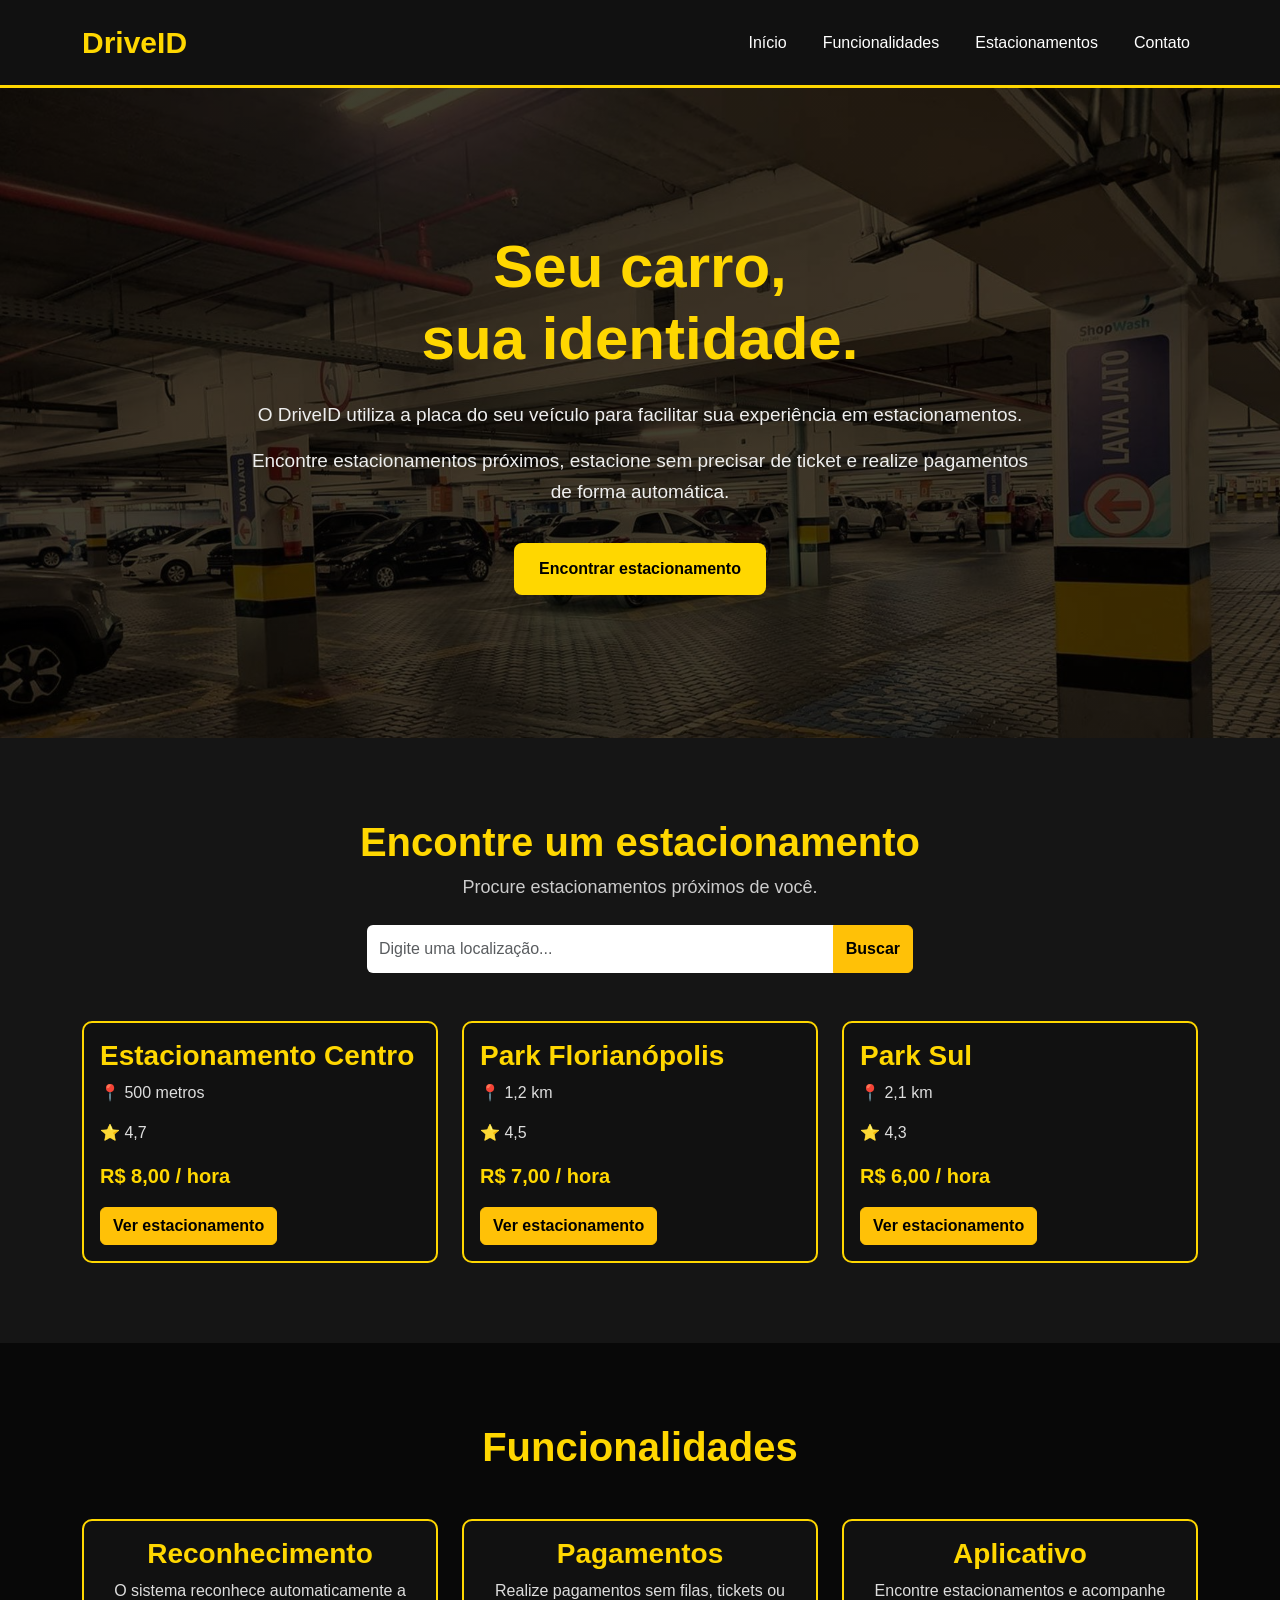
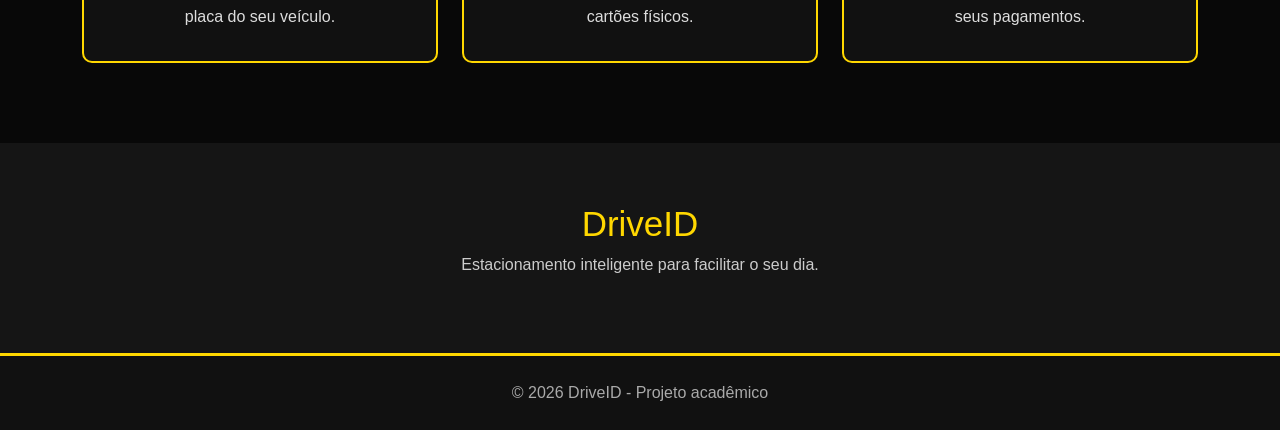
==== index.html @ 6be01e73 "Add files via upload" ====
<!DOCTYPE html>
<html lang="pt-BR">

<head>

    <meta charset="UTF-8">

    <meta name="viewport" content="width=device-width, initial-scale=1.0">

    <title>DriveID</title>

    <!-- Bootstrap -->
    <link
        href="https://cdn.jsdelivr.net/npm/bootstrap@5.3.3/dist/css/bootstrap.min.css"
        rel="stylesheet">

    <!-- CSS próprio -->
    <link rel="stylesheet" href="style.css">

</head>


<body>


    <!-- NAVBAR -->

    <nav class="navbar navbar-expand-lg navbar-dark">

        <div class="container">

            <a class="navbar-brand" href="#">
                DriveID
            </a>


            <!-- Botão para celular -->

            <button
                class="navbar-toggler"
                type="button"
                data-bs-toggle="collapse"
                data-bs-target="#menu">

                <span class="navbar-toggler-icon"></span>

            </button>


            <!-- Menu -->

            <div class="collapse navbar-collapse" id="menu">

                <ul class="navbar-nav ms-auto">

                    <li class="nav-item">
                        <a class="nav-link" href="#inicio">
                            Início
                        </a>
                    </li>

                    <li class="nav-item">
                        <a class="nav-link" href="#funcionalidades">
                            Funcionalidades
                        </a>
                    </li>

                    <li class="nav-item">
                        <a class="nav-link" href="#estacionamentos">
                            Estacionamentos
                        </a>
                    </li>

                    <li class="nav-item">
                        <a class="nav-link" href="#contato">
                            Contato
                        </a>
                    </li>

                </ul>

            </div>

        </div>

    </nav>



    <!-- INÍCIO -->

    <section class="inicio" id="inicio">

        <div class="container">

            <div class="conteudo">

                <h1>
                    Seu carro,<br>
                    sua identidade.
                </h1>


                <p>
                    O DriveID utiliza a placa do seu veículo
                    para facilitar sua experiência em
                    estacionamentos.
                </p>


                <p>
                    Encontre estacionamentos próximos,
                    estacione sem precisar de ticket e
                    realize pagamentos de forma automática.
                </p>


                <a href="#estacionamentos" class="btn botao">
                    Encontrar estacionamento
                </a>

            </div>

        </div>

    </section>



    <!-- ESTACIONAMENTOS -->

    <section class="estacionamentos" id="estacionamentos">

        <div class="container">

            <h2>
                Encontre um estacionamento
            </h2>

            <p class="descricao">
                Procure estacionamentos próximos de você.
            </p>


            <!-- BARRA DE BUSCA -->

            <div class="row justify-content-center mt-4">

                <div class="col-md-8 col-lg-6">

                    <div class="input-group">

                        <input
                            type="text"
                            class="form-control"
                            placeholder="Digite uma localização...">

                        <button class="btn btn-warning">
                            Buscar
                        </button>

                    </div>

                </div>

            </div>


            <!-- CARDS -->

            <div class="row g-4 justify-content-center mt-4">


                <!-- CARD 1 -->

                <div class="col-12 col-md-6 col-lg-4">

                    <div class="card estacionamento-card h-100">

                        <div class="card-body">

                            <h3 class="card-title">
                                Estacionamento Centro
                            </h3>

                            <p class="card-text">
                                📍 500 metros
                            </p>

                            <p class="card-text">
                                ⭐ 4,7
                            </p>

                            <p class="preco">
                                R$ 8,00 / hora
                            </p>

                            <button class="btn btn-warning">
                                Ver estacionamento
                            </button>

                        </div>

                    </div>

                </div>


                <!-- CARD 2 -->

                <div class="col-12 col-md-6 col-lg-4">

                    <div class="card estacionamento-card h-100">

                        <div class="card-body">

                            <h3 class="card-title">
                                Park Florianópolis
                            </h3>

                            <p class="card-text">
                                📍 1,2 km
                            </p>

                            <p class="card-text">
                                ⭐ 4,5
                            </p>

                            <p class="preco">
                                R$ 7,00 / hora
                            </p>

                            <button class="btn btn-warning">
                                Ver estacionamento
                            </button>

                        </div>

                    </div>

                </div>


                <!-- CARD 3 -->

                <div class="col-12 col-md-6 col-lg-4">

                    <div class="card estacionamento-card h-100">

                        <div class="card-body">

                            <h3 class="card-title">
                                Park Sul
                            </h3>

                            <p class="card-text">
                                📍 2,1 km
                            </p>

                            <p class="card-text">
                                ⭐ 4,3
                            </p>

                            <p class="preco">
                                R$ 6,00 / hora
                            </p>

                            <button class="btn btn-warning">
                                Ver estacionamento
                            </button>

                        </div>

                    </div>

                </div>

            </div>

        </div>

    </section>



    <!-- FUNCIONALIDADES -->

    <section class="funcionalidades" id="funcionalidades">

        <div class="container">

            <h2>
                Funcionalidades
            </h2>


            <div class="row g-4 justify-content-center mt-4">


                <!-- RECONHECIMENTO -->

                <div class="col-12 col-md-6 col-lg-4">

                    <div class="card funcionalidade-card h-100">

                        <div class="card-body">

                            <h3>
                                Reconhecimento
                            </h3>

                            <p>
                                O sistema reconhece automaticamente
                                a placa do seu veículo.
                            </p>

                        </div>

                    </div>

                </div>


                <!-- PAGAMENTO -->

                <div class="col-12 col-md-6 col-lg-4">

                    <div class="card funcionalidade-card h-100">

                        <div class="card-body">

                            <h3>
                                Pagamentos
                            </h3>

                            <p>
                                Realize pagamentos sem filas,
                                tickets ou cartões físicos.
                            </p>

                        </div>

                    </div>

                </div>


                <!-- APLICATIVO -->

                <div class="col-12 col-md-6 col-lg-4">

                    <div class="card funcionalidade-card h-100">

                        <div class="card-body">

                            <h3>
                                Aplicativo
                            </h3>

                            <p>
                                Encontre estacionamentos e
                                acompanhe seus pagamentos.
                            </p>

                        </div>

                    </div>

                </div>

            </div>

        </div>

    </section>



    <!-- CONTATO -->

    <section class="contato" id="contato">

        <div class="container text-center">

            <h2>
                DriveID
            </h2>

            <p>
                Estacionamento inteligente para facilitar
                o seu dia.
            </p>

        </div>

    </section>



    <!-- FOOTER -->

    <footer>

        <div class="container">

            <p>
                © 2026 DriveID - Projeto acadêmico
            </p>

        </div>

    </footer>



    <!-- Bootstrap JavaScript -->

    <script
        src="https://cdn.jsdelivr.net/npm/bootstrap@5.3.3/dist/js/bootstrap.bundle.min.js">
    </script>

</body>

</html>
---- style.css ----
/* =========================
   CONFIGURAÇÕES GERAIS
========================= */

* {
    box-sizing: border-box;
}

html {
    scroll-behavior: smooth;
}

body {

    margin: 0;

    background-color: #111;

    color: white;

    font-family: Arial, Helvetica, sans-serif;
}



/* =========================
   NAVBAR
========================= */

.navbar {

    background-color: #111;

    border-bottom: 3px solid #FFD700;

    padding: 15px 0;
}


.navbar-brand {

    color: #FFD700 !important;

    font-size: 30px;

    font-weight: bold;
}


.nav-link {

    color: white !important;

    margin-left: 20px;
}


.nav-link:hover {

    color: #FFD700 !important;
}



/* =========================
   INÍCIO
========================= */

.inicio {

    min-height: 650px;

    display: flex;

    align-items: center;

    text-align: center;


    background-image:

        linear-gradient(
            rgba(0, 0, 0, 0.75),
            rgba(0, 0, 0, 0.75)
        ),

        url("imgfundo.jpg");


    background-size: cover;

    background-position: center;

    background-repeat: no-repeat;
}


.conteudo {

    max-width: 800px;

    margin: auto;
}


.inicio h1 {

    font-size: 60px;

    font-weight: bold;

    color: #FFD700;

    margin-bottom: 25px;
}


.inicio p {

    font-size: 19px;

    line-height: 1.6;

    color: #eee;
}


.botao {

    margin-top: 20px;

    background-color: #FFD700;

    color: black;

    border: none;

    padding: 14px 25px;

    font-weight: bold;

    border-radius: 8px;
}


.botao:hover {

    background-color: white;

    color: black;
}



/* =========================
   ESTACIONAMENTOS
========================= */

.estacionamentos {

    padding: 80px 0;

    text-align: center;

    background-color: #151515;
}


.estacionamentos h2 {

    color: #FFD700;

    font-size: 40px;

    font-weight: bold;
}


.descricao {

    color: #ccc;

    font-size: 18px;
}



/* =========================
   BUSCA
========================= */

.estacionamentos .form-control {

    padding: 12px;

    border: none;
}


.estacionamentos .btn-warning {

    font-weight: bold;
}



/* =========================
   CARDS DE ESTACIONAMENTO
========================= */

.estacionamento-card {

    background-color: #111;

    border: 2px solid #FFD700;

    border-radius: 10px;

    color: white;

    text-align: left;

    transition: 0.2s;
}


.estacionamento-card:hover {

    transform: translateY(-5px);
}


.estacionamento-card .card-title {

    color: #FFD700;

    font-weight: bold;
}


.estacionamento-card .card-text {

    color: #ddd;
}


.preco {

    color: #FFD700;

    font-size: 20px;

    font-weight: bold;
}



/* =========================
   FUNCIONALIDADES
========================= */

.funcionalidades {

    padding: 80px 0;

    text-align: center;

    background-color: #080808;
}


.funcionalidades h2 {

    color: #FFD700;

    font-size: 40px;

    font-weight: bold;
}


.funcionalidade-card {

    background-color: #111;

    border: 2px solid #FFD700;

    border-radius: 10px;

    color: white;
}


.funcionalidade-card h3 {

    color: #FFD700;

    font-weight: bold;
}


.funcionalidade-card p {

    color: #ddd;

    line-height: 1.6;
}



/* =========================
   CONTATO
========================= */

.contato {

    padding: 60px 0;

    background-color: #151515;
}


.contato h2 {

    color: #FFD700;

    font-size: 35px;
}


.contato p {

    color: #ccc;
}



/* =========================
   FOOTER
========================= */

footer {

    background-color: #111;

    border-top: 3px solid #FFD700;

    padding: 25px 0;

    text-align: center;
}


footer p {

    margin: 0;

    color: #aaa;
}



/* =========================
   CELULAR
========================= */

@media (max-width: 768px) {

    .inicio {

        min-height: 600px;

        padding: 50px 20px;
    }


    .inicio h1 {

        font-size: 42px;
    }


    .inicio p {

        font-size: 17px;
    }


    .navbar-brand {

        font-size: 26px;
    }


    .nav-link {

        margin-left: 0;

        padding: 10px 0;
    }


    .estacionamentos h2,
    .funcionalidades h2 {

        font-size: 32px;
    }

}
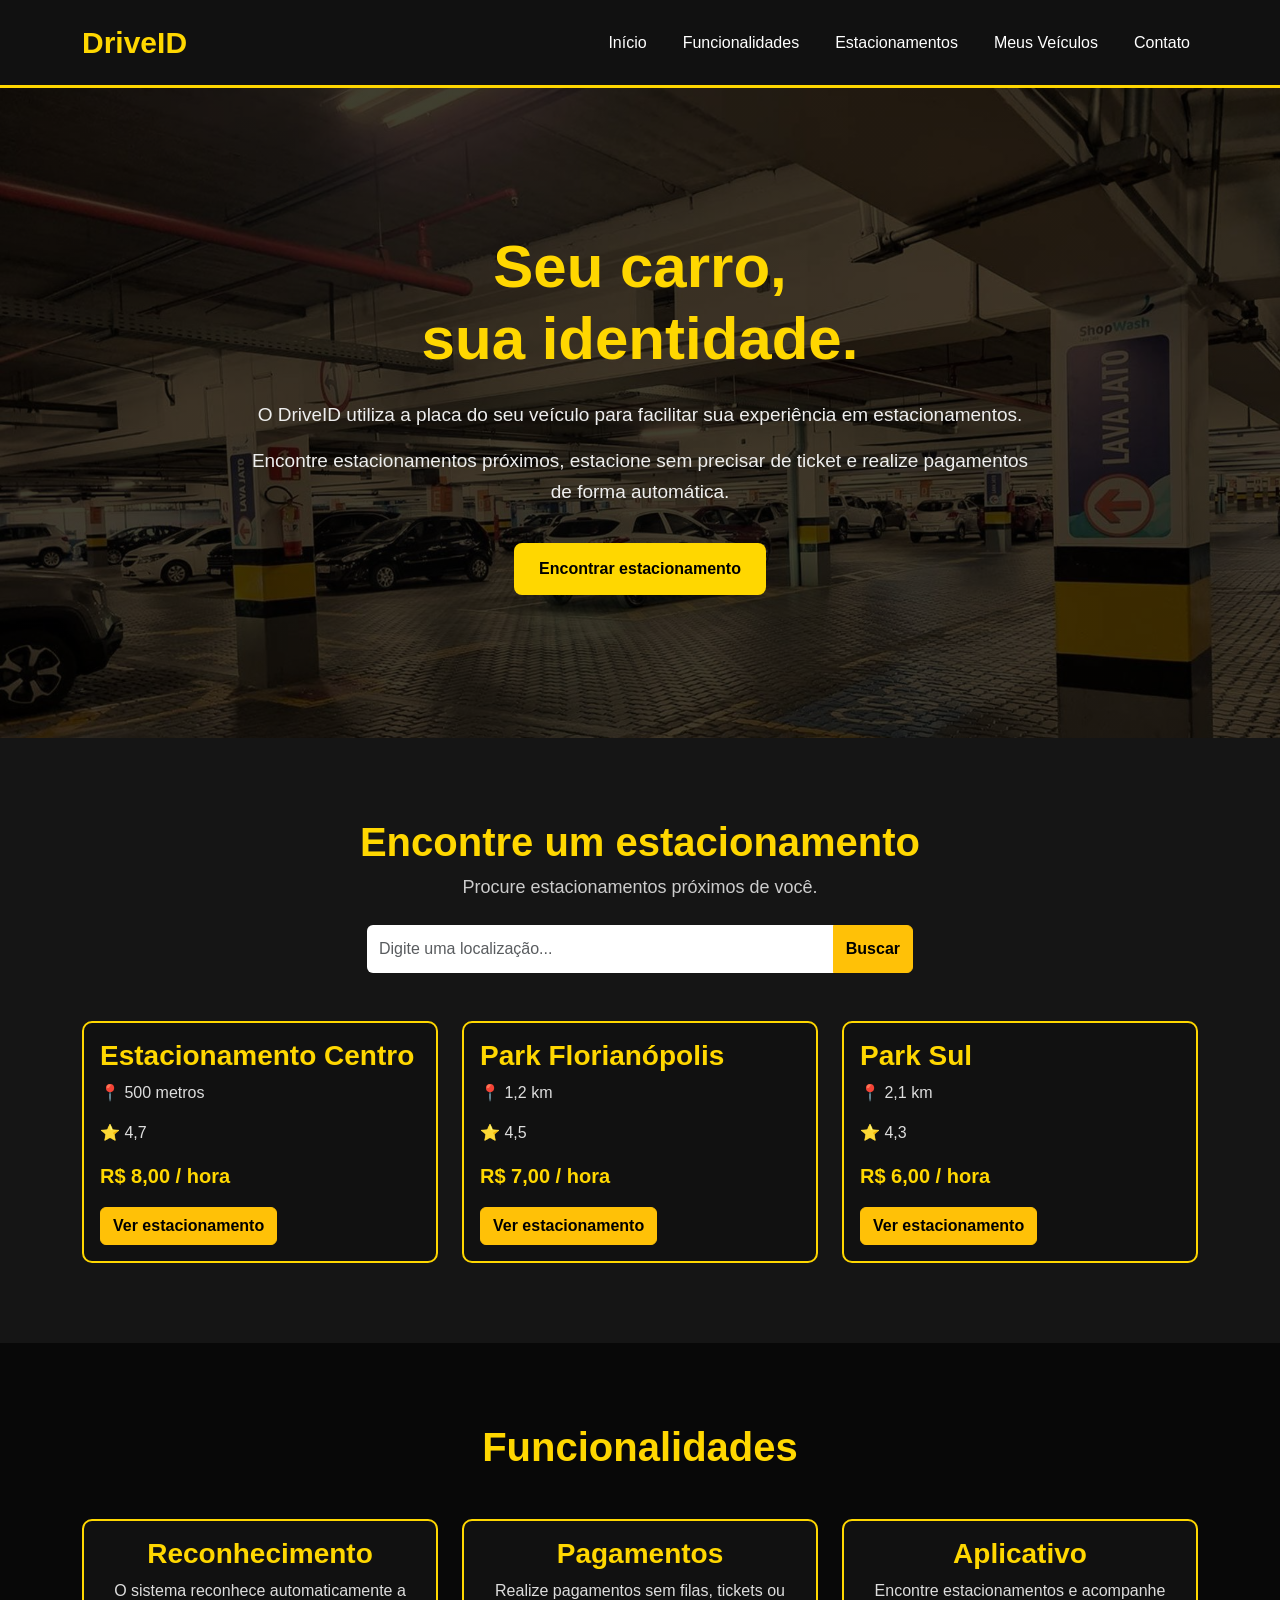
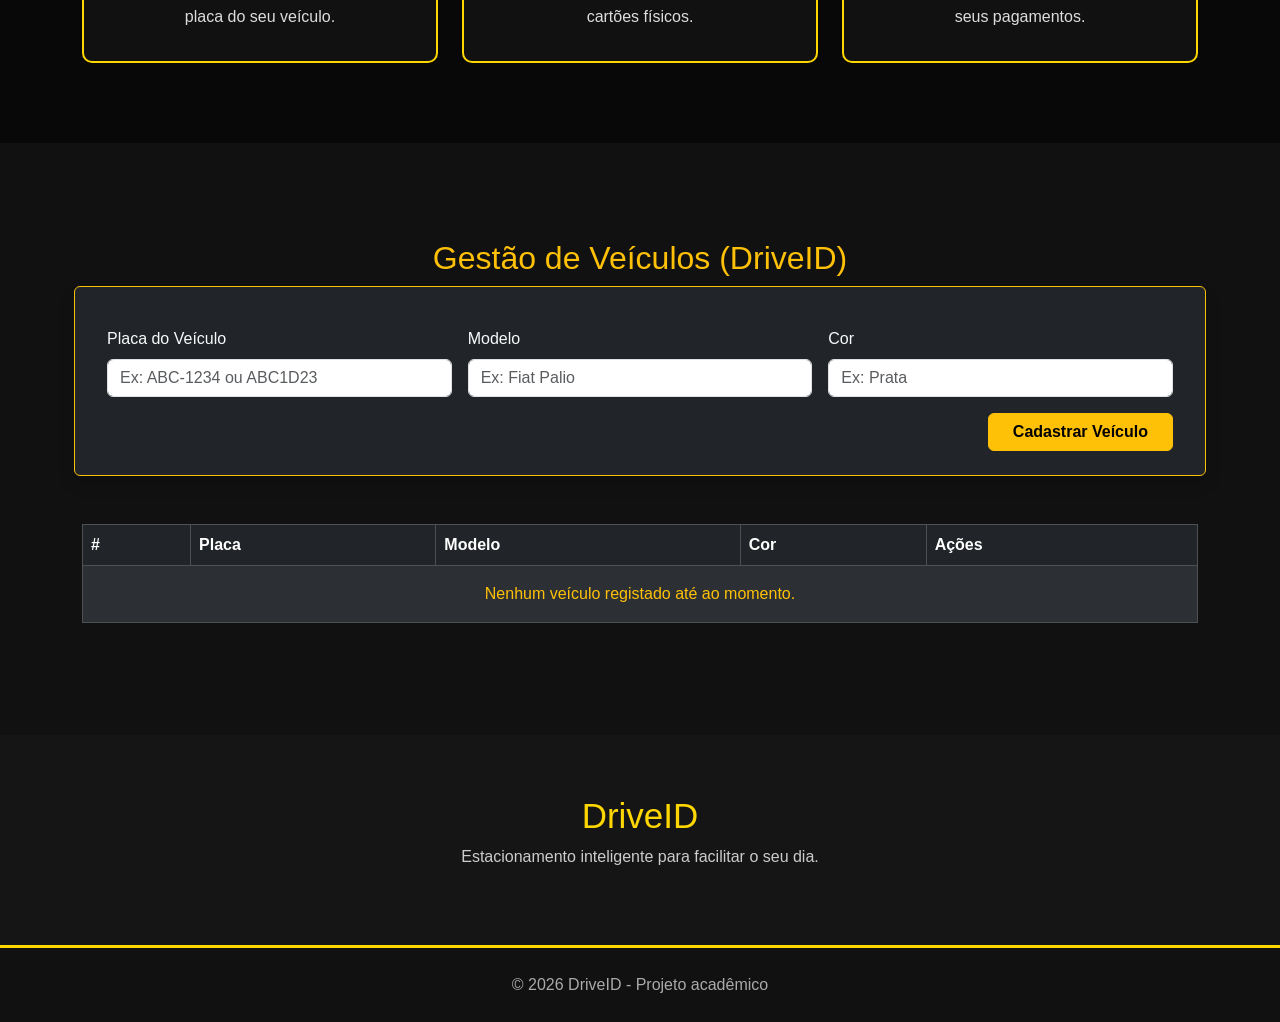
==== commit d0e769c2: "Add files via upload" ====
--- a/index.html
+++ b/index.html
@@ -2,423 +2,245 @@
 <html lang="pt-BR">
 
 <head>
-
     <meta charset="UTF-8">
-
     <meta name="viewport" content="width=device-width, initial-scale=1.0">
-
     <title>DriveID</title>
 
     <!-- Bootstrap -->
-    <link
-        href="https://cdn.jsdelivr.net/npm/bootstrap@5.3.3/dist/css/bootstrap.min.css"
-        rel="stylesheet">
+    <link href="https://cdn.jsdelivr.net/npm/bootstrap@5.3.3/dist/css/bootstrap.min.css" rel="stylesheet">
 
     <!-- CSS próprio -->
     <link rel="stylesheet" href="style.css">
-
 </head>
 
-
 <body>
 
-
     <!-- NAVBAR -->
-
     <nav class="navbar navbar-expand-lg navbar-dark">
-
-        <div class="container">
-
+        <div class="container">
             <a class="navbar-brand" href="#">
                 DriveID
             </a>
 
-
             <!-- Botão para celular -->
-
-            <button
-                class="navbar-toggler"
-                type="button"
-                data-bs-toggle="collapse"
-                data-bs-target="#menu">
-
+            <button class="navbar-toggler" type="button" data-bs-toggle="collapse" data-bs-target="#menu">
                 <span class="navbar-toggler-icon"></span>
-
             </button>
 
-
             <!-- Menu -->
-
             <div class="collapse navbar-collapse" id="menu">
-
                 <ul class="navbar-nav ms-auto">
-
-                    <li class="nav-item">
-                        <a class="nav-link" href="#inicio">
-                            Início
-                        </a>
-                    </li>
-
-                    <li class="nav-item">
-                        <a class="nav-link" href="#funcionalidades">
-                            Funcionalidades
-                        </a>
-                    </li>
-
-                    <li class="nav-item">
-                        <a class="nav-link" href="#estacionamentos">
-                            Estacionamentos
-                        </a>
-                    </li>
-
-                    <li class="nav-item">
-                        <a class="nav-link" href="#contato">
-                            Contato
-                        </a>
-                    </li>
-
+                    <li class="nav-item">
+                        <a class="nav-link" href="#inicio">Início</a>
+                    </li>
+                    <li class="nav-item">
+                        <a class="nav-link" href="#funcionalidades">Funcionalidades</a>
+                    </li>
+                    <li class="nav-item">
+                        <a class="nav-link" href="#estacionamentos">Estacionamentos</a>
+                    </li>
+                    <li class="nav-item">
+                        <a class="nav-link" href="#gerenciamento-veiculos">Meus Veículos</a>
+                    </li>
+                    <li class="nav-item">
+                        <a class="nav-link" href="#contato">Contato</a>
+                    </li>
                 </ul>
-
-            </div>
-
-        </div>
-
+            </div>
+        </div>
     </nav>
 
-
-
     <!-- INÍCIO -->
-
     <section class="inicio" id="inicio">
-
-        <div class="container">
-
+        <div class="container">
             <div class="conteudo">
-
                 <h1>
                     Seu carro,<br>
                     sua identidade.
                 </h1>
-
-
                 <p>
                     O DriveID utiliza a placa do seu veículo
                     para facilitar sua experiência em
                     estacionamentos.
                 </p>
-
-
                 <p>
                     Encontre estacionamentos próximos,
                     estacione sem precisar de ticket e
                     realize pagamentos de forma automática.
                 </p>
-
-
                 <a href="#estacionamentos" class="btn botao">
                     Encontrar estacionamento
                 </a>
-
-            </div>
-
-        </div>
-
-    </section>
-
-
+            </div>
+        </div>
+    </section>
 
     <!-- ESTACIONAMENTOS -->
-
     <section class="estacionamentos" id="estacionamentos">
-
-        <div class="container">
-
+        <div class="container">
             <h2>
                 Encontre um estacionamento
             </h2>
-
             <p class="descricao">
                 Procure estacionamentos próximos de você.
             </p>
 
-
             <!-- BARRA DE BUSCA -->
-
             <div class="row justify-content-center mt-4">
-
                 <div class="col-md-8 col-lg-6">
-
                     <div class="input-group">
-
-                        <input
-                            type="text"
-                            class="form-control"
-                            placeholder="Digite uma localização...">
-
+                        <input type="text" class="form-control" placeholder="Digite uma localização...">
                         <button class="btn btn-warning">
                             Buscar
                         </button>
-
-                    </div>
-
-                </div>
-
-            </div>
-
+                    </div>
+                </div>
+            </div>
 
             <!-- CARDS -->
-
             <div class="row g-4 justify-content-center mt-4">
-
-
                 <!-- CARD 1 -->
-
-                <div class="col-12 col-md-6 col-lg-4">
-
+                <div class="col-12 col-md-6 col-lg-4">
                     <div class="card estacionamento-card h-100">
-
-                        <div class="card-body">
-
-                            <h3 class="card-title">
-                                Estacionamento Centro
-                            </h3>
-
-                            <p class="card-text">
-                                📍 500 metros
-                            </p>
-
-                            <p class="card-text">
-                                ⭐ 4,7
-                            </p>
-
-                            <p class="preco">
-                                R$ 8,00 / hora
-                            </p>
-
-                            <button class="btn btn-warning">
-                                Ver estacionamento
-                            </button>
-
-                        </div>
-
-                    </div>
-
-                </div>
-
+                        <div class="card-body">
+                            <h3 class="card-title">Estacionamento Centro</h3>
+                            <p class="card-text">📍 500 metros</p>
+                            <p class="card-text">⭐ 4,7</p>
+                            <p class="preco">R$ 8,00 / hora</p>
+                            <button class="btn btn-warning">Ver estacionamento</button>
+                        </div>
+                    </div>
+                </div>
 
                 <!-- CARD 2 -->
-
-                <div class="col-12 col-md-6 col-lg-4">
-
+                <div class="col-12 col-md-6 col-lg-4">
                     <div class="card estacionamento-card h-100">
-
-                        <div class="card-body">
-
-                            <h3 class="card-title">
-                                Park Florianópolis
-                            </h3>
-
-                            <p class="card-text">
-                                📍 1,2 km
-                            </p>
-
-                            <p class="card-text">
-                                ⭐ 4,5
-                            </p>
-
-                            <p class="preco">
-                                R$ 7,00 / hora
-                            </p>
-
-                            <button class="btn btn-warning">
-                                Ver estacionamento
-                            </button>
-
-                        </div>
-
-                    </div>
-
-                </div>
-
+                        <div class="card-body">
+                            <h3 class="card-title">Park Florianópolis</h3>
+                            <p class="card-text">📍 1,2 km</p>
+                            <p class="card-text">⭐ 4,5</p>
+                            <p class="preco">R$ 7,00 / hora</p>
+                            <button class="btn btn-warning">Ver estacionamento</button>
+                        </div>
+                    </div>
+                </div>
 
                 <!-- CARD 3 -->
-
-                <div class="col-12 col-md-6 col-lg-4">
-
+                <div class="col-12 col-md-6 col-lg-4">
                     <div class="card estacionamento-card h-100">
-
-                        <div class="card-body">
-
-                            <h3 class="card-title">
-                                Park Sul
-                            </h3>
-
-                            <p class="card-text">
-                                📍 2,1 km
-                            </p>
-
-                            <p class="card-text">
-                                ⭐ 4,3
-                            </p>
-
-                            <p class="preco">
-                                R$ 6,00 / hora
-                            </p>
-
-                            <button class="btn btn-warning">
-                                Ver estacionamento
-                            </button>
-
-                        </div>
-
-                    </div>
-
-                </div>
-
-            </div>
-
-        </div>
-
-    </section>
-
-
+                        <div class="card-body">
+                            <h3 class="card-title">Park Sul</h3>
+                            <p class="card-text">📍 2,1 km</p>
+                            <p class="card-text">⭐ 4,3</p>
+                            <p class="preco">R$ 6,00 / hora</p>
+                            <button class="btn btn-warning">Ver estacionamento</button>
+                        </div>
+                    </div>
+                </div>
+            </div>
+        </div>
+    </section>
 
     <!-- FUNCIONALIDADES -->
-
     <section class="funcionalidades" id="funcionalidades">
-
-        <div class="container">
-
-            <h2>
-                Funcionalidades
-            </h2>
-
-
+        <div class="container">
+            <h2>Funcionalidades</h2>
             <div class="row g-4 justify-content-center mt-4">
-
-
                 <!-- RECONHECIMENTO -->
-
-                <div class="col-12 col-md-6 col-lg-4">
-
+                <div class="col-12 col-md-6 col-lg-4">
                     <div class="card funcionalidade-card h-100">
-
-                        <div class="card-body">
-
-                            <h3>
-                                Reconhecimento
-                            </h3>
-
-                            <p>
-                                O sistema reconhece automaticamente
-                                a placa do seu veículo.
-                            </p>
-
-                        </div>
-
-                    </div>
-
-                </div>
-
+                        <div class="card-body">
+                            <h3>Reconhecimento</h3>
+                            <p>O sistema reconhece automaticamente a placa do seu veículo.</p>
+                        </div>
+                    </div>
+                </div>
 
                 <!-- PAGAMENTO -->
-
-                <div class="col-12 col-md-6 col-lg-4">
-
+                <div class="col-12 col-md-6 col-lg-4">
                     <div class="card funcionalidade-card h-100">
-
-                        <div class="card-body">
-
-                            <h3>
-                                Pagamentos
-                            </h3>
-
-                            <p>
-                                Realize pagamentos sem filas,
-                                tickets ou cartões físicos.
-                            </p>
-
-                        </div>
-
-                    </div>
-
-                </div>
-
+                        <div class="card-body">
+                            <h3>Pagamentos</h3>
+                            <p>Realize pagamentos sem filas, tickets ou cartões físicos.</p>
+                        </div>
+                    </div>
+                </div>
 
                 <!-- APLICATIVO -->
-
-                <div class="col-12 col-md-6 col-lg-4">
-
+                <div class="col-12 col-md-6 col-lg-4">
                     <div class="card funcionalidade-card h-100">
-
-                        <div class="card-body">
-
-                            <h3>
-                                Aplicativo
-                            </h3>
-
-                            <p>
-                                Encontre estacionamentos e
-                                acompanhe seus pagamentos.
-                            </p>
-
-                        </div>
-
-                    </div>
-
-                </div>
-
-            </div>
-
-        </div>
-
-    </section>
-
-
+                        <div class="card-body">
+                            <h3>Aplicativo</h3>
+                            <p>Encontre estacionamentos e acompanhe seus pagamentos.</p>
+                        </div>
+                    </div>
+                </div>
+            </div>
+        </div>
+    </section>
+
+    <!-- GESTÃO DE VEÍCULOS (Posicionada corretamente acima do contato/footer) -->
+    <section class="container my-5 py-5" id="gerenciamento-veiculos">
+        <h2 class="text-warning mb-4 text-center">Gestão de Veículos (DriveID)</h2>
+
+        <!-- Formulário de Cadastro -->
+        <form id="form-veiculo" class="row g-3 bg-dark p-4 rounded border border-warning mb-5 shadow">
+            <div class="col-md-4">
+                <label for="placa" class="form-label text-light">Placa do Veículo</label>
+                <input type="text" class="form-control" id="placa" placeholder="Ex: ABC-1234 ou ABC1D23" required>
+            </div>
+            <div class="col-md-4">
+                <label for="modelo" class="form-label text-light">Modelo</label>
+                <input type="text" class="form-control" id="modelo" placeholder="Ex: Fiat Palio" required>
+            </div>
+            <div class="col-md-4">
+                <label for="cor" class="form-label text-light">Cor</label>
+                <input type="text" class="form-control" id="cor" placeholder="Ex: Prata" required>
+            </div>
+            <div class="col-12 text-end">
+                <button type="submit" class="btn btn-warning fw-bold px-4">Cadastrar Veículo</button>
+            </div>
+        </form>
+
+        <!-- Tabela de Listagem -->
+        <div class="table-responsive">
+            <table class="table table-dark table-striped table-bordered align-middle">
+                <thead>
+                    <tr>
+                        <th>#</th>
+                        <th>Placa</th>
+                        <th>Modelo</th>
+                        <th>Cor</th>
+                        <th>Ações</th>
+                    </tr>
+                </thead>
+                <tbody id="lista-veiculos">
+                    <!-- Os veículos cadastrados via JS aparecerão aqui dinamicamente -->
+                </tbody>
+            </table>
+        </div>
+    </section>
 
     <!-- CONTATO -->
-
     <section class="contato" id="contato">
-
         <div class="container text-center">
-
-            <h2>
-                DriveID
-            </h2>
-
-            <p>
-                Estacionamento inteligente para facilitar
-                o seu dia.
-            </p>
-
-        </div>
-
-    </section>
-
-
+            <h2>DriveID</h2>
+            <p>Estacionamento inteligente para facilitar o seu dia.</p>
+        </div>
+    </section>
 
     <!-- FOOTER -->
-
     <footer>
-
-        <div class="container">
-
-            <p>
-                © 2026 DriveID - Projeto acadêmico
-            </p>
-
-        </div>
-
+        <div class="container">
+            <p>© 2026 DriveID - Projeto acadêmico</p>
+        </div>
     </footer>
 
-
-
     <!-- Bootstrap JavaScript -->
-
-    <script
-        src="https://cdn.jsdelivr.net/npm/bootstrap@5.3.3/dist/js/bootstrap.bundle.min.js">
-    </script>
-
+    <script src="https://cdn.jsdelivr.net/npm/bootstrap@5.3.3/dist/js/bootstrap.bundle.min.js"></script>
+    
+    <!-- Script JavaScript customizado -->
+    <script src="script.js"></script>
 </body>
 
 </html>
